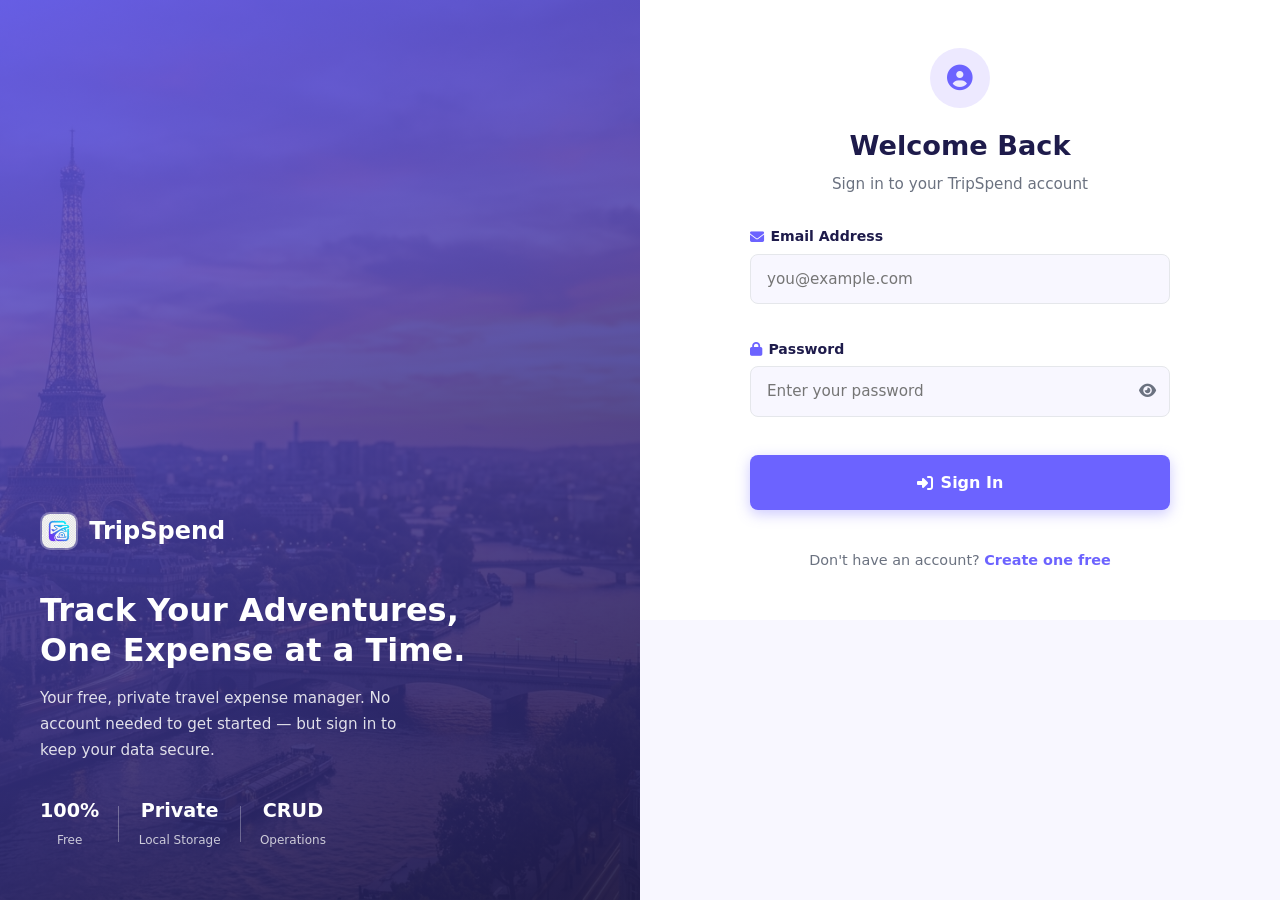
==== login.html @ 2e932a84 "f9nished" ====
<!DOCTYPE html>
<html lang="en">
<head>
  <meta charset="UTF-8" />
  <meta name="viewport" content="width=device-width, initial-scale=1.0" />
  <title>Login – TripSpend</title>
  <link rel="stylesheet" href="css/style.css" />
  <link rel="stylesheet" href="https://cdnjs.cloudflare.com/ajax/libs/font-awesome/6.5.0/css/all.min.css" />
</head>
<body class="auth-page">

  <!-- ===== AUTH WRAPPER ===== -->
  <div class="auth-wrapper">

    <!-- LEFT PANEL – Hero Image -->
    <div class="auth-panel-left">
      <div class="auth-panel-overlay"></div>
      <img src="assets/images/hero-bg.png" alt="Travel" class="auth-panel-img" />
      <div class="auth-panel-content">
        <a href="index.html" class="auth-brand">
          <img src="assets/images/logo.png" alt="TripSpend Logo" class="auth-brand-logo" />
          <span>TripSpend</span>
        </a>
        <h2 class="auth-panel-title">Track Your Adventures, <br />One Expense at a Time.</h2>
        <p class="auth-panel-desc">
          Your free, private travel expense manager. No account needed to get started — but sign in to keep your data secure.
        </p>
        <div class="auth-panel-stats">
          <div class="auth-stat"><span class="auth-stat-num">100%</span><span class="auth-stat-label">Free</span></div>
          <div class="auth-stat-divider"></div>
          <div class="auth-stat"><span class="auth-stat-num">Private</span><span class="auth-stat-label">Local Storage</span></div>
          <div class="auth-stat-divider"></div>
          <div class="auth-stat"><span class="auth-stat-num">CRUD</span><span class="auth-stat-label">Operations</span></div>
        </div>
      </div>
    </div>

    <!-- RIGHT PANEL – Login Form -->
    <div class="auth-panel-right">
      <div class="auth-form-wrap">

        <!-- Mobile brand -->
        <a href="index.html" class="auth-mobile-brand">
          <i class="fas fa-plane-departure"></i> TripSpend
        </a>

        <div class="auth-form-header">
          <div class="auth-form-icon">
            <i class="fas fa-user-circle"></i>
          </div>
          <h1>Welcome Back</h1>
          <p>Sign in to your TripSpend account</p>
        </div>

        <!-- Alert box for errors -->
        <div class="auth-alert auth-alert-error" id="loginAlert" style="display:none">
          <i class="fas fa-exclamation-circle"></i>
          <span id="loginAlertMsg"></span>
        </div>

        <form id="loginForm" class="auth-form" novalidate>

          <!-- Email -->
          <div class="auth-field">
            <label for="loginEmail">
              <i class="fas fa-envelope"></i> Email Address
            </label>
            <input
              type="email"
              id="loginEmail"
              placeholder="you@example.com"
              autocomplete="email"
              required
            />
            <span class="auth-field-error" id="loginEmailErr"></span>
          </div>

          <!-- Password -->
          <div class="auth-field">
            <label for="loginPassword">
              <i class="fas fa-lock"></i> Password
            </label>
            <div class="auth-input-group">
              <input
                type="password"
                id="loginPassword"
                placeholder="Enter your password"
                autocomplete="current-password"
                required
              />
              <button type="button" class="auth-eye-btn" id="toggleLoginPw" aria-label="Toggle password">
                <i class="fas fa-eye" id="loginEyeIcon"></i>
              </button>
            </div>
            <span class="auth-field-error" id="loginPwErr"></span>
          </div>

          <!-- Submit -->
          <button type="submit" class="btn btn-primary auth-submit-btn" id="loginSubmitBtn">
            <i class="fas fa-sign-in-alt"></i>
            <span>Sign In</span>
            <span class="auth-btn-loader" id="loginLoader" style="display:none">
              <i class="fas fa-spinner fa-spin"></i>
            </span>
          </button>

        </form>

        <p class="auth-switch">
          Don't have an account?
          <a href="register.html" class="auth-link">Create one free</a>
        </p>


      </div>
    </div>

  </div>

  <script src="js/auth.js"></script>
  <script>
    /* ── Redirect if already logged in ── */
    if (AUTH.isLoggedIn()) window.location.href = 'expenses.html';

    /* ── Password toggle ── */
    document.getElementById('toggleLoginPw').addEventListener('click', () => {
      const input = document.getElementById('loginPassword');
      const icon  = document.getElementById('loginEyeIcon');
      if (input.type === 'password') {
        input.type = 'text';
        icon.className = 'fas fa-eye-slash';
      } else {
        input.type = 'password';
        icon.className = 'fas fa-eye';
      }
    });

    /* ── Form submission ── */
    document.getElementById('loginForm').addEventListener('submit', e => {
      e.preventDefault();
      const email = document.getElementById('loginEmail').value.trim();
      const pw    = document.getElementById('loginPassword').value;

      // Clear errors
      document.getElementById('loginEmailErr').textContent = '';
      document.getElementById('loginPwErr').textContent = '';
      document.getElementById('loginAlert').style.display = 'none';

      // Basic validation
      let valid = true;
      if (!email) {
        document.getElementById('loginEmailErr').textContent = 'Please enter your email.';
        document.getElementById('loginEmail').classList.add('error');
        valid = false;
      } else {
        document.getElementById('loginEmail').classList.remove('error');
      }
      if (!pw) {
        document.getElementById('loginPwErr').textContent = 'Please enter your password.';
        document.getElementById('loginPassword').classList.add('error');
        valid = false;
      } else {
        document.getElementById('loginPassword').classList.remove('error');
      }
      if (!valid) return;

      // Show loader
      const btn    = document.getElementById('loginSubmitBtn');
      const loader = document.getElementById('loginLoader');
      btn.disabled = true;
      loader.style.display = 'inline-flex';

      // Small artificial delay for UX feedback
      setTimeout(() => {
        const result = AUTH.login(email, pw);
        btn.disabled = false;
        loader.style.display = 'none';

        if (result.ok) {
          window.location.href = 'expenses.html';
        } else {
          const alert = document.getElementById('loginAlert');
          document.getElementById('loginAlertMsg').textContent = result.error;
          alert.style.display = 'flex';
        }
      }, 500);
    });
  </script>

</body>
</html>
---- css/style.css ----
/* =============================================
   TripSpend – style.css
   ============================================= */

/* ── VARIABLES ── */
:root {
  --primary: #6c63ff;
  --primary-dark: #574fd6;
  --primary-light: #ede9ff;
  --accent: #ff6584;
  --teal: #0ea5e9;
  --orange: #f97316;
  --green: #22c55e;
  --danger: #ef4444;
  --success: #22c55e;
  --bg: #f8f7ff;
  --surface: #ffffff;
  --border: #e5e7eb;
  --text: #1e1b4b;
  --text-muted: #6b7280;
  --shadow-sm: 0 1px 3px rgba(0,0,0,.08);
  --shadow-md: 0 4px 16px rgba(108,99,255,.12);
  --shadow-lg: 0 12px 40px rgba(108,99,255,.18);
  --radius: 12px;
  --radius-sm: 8px;
  --nav-h: 70px;
}

/* ── RESET ── */
*, *::before, *::after { box-sizing: border-box; margin: 0; padding: 0; }
html { scroll-behavior: smooth; }
body { font-family: 'Segoe UI', system-ui, -apple-system, sans-serif;
       background: var(--bg); color: var(--text); line-height: 1.6; }
a { text-decoration: none; color: inherit; }
ul { list-style: none; }
img { max-width: 100%; display: block; }
input, select, textarea, button { font: inherit; }

/* ── SCROLLBAR ── */
::-webkit-scrollbar { width: 6px; }
::-webkit-scrollbar-track { background: #f1f1f1; }
::-webkit-scrollbar-thumb { background: var(--primary); border-radius: 3px; }

/* =============================================
   NAVBAR
   ============================================= */
.navbar {
  position: fixed; top: 0; left: 0; right: 0;
  height: var(--nav-h);
  background: rgba(255,255,255,.95);
  backdrop-filter: blur(12px);
  border-bottom: 1px solid var(--border);
  z-index: 1000;
  transition: box-shadow .3s;
}
.navbar.scrolled { box-shadow: var(--shadow-md); }
.nav-container {
  max-width: 1200px; margin: auto;
  padding: 0 1.5rem;
  height: 100%;
  display: flex; align-items: center; justify-content: space-between;
}
.nav-logo {
  font-size: 1.5rem; font-weight: 800; color: var(--primary);
  display: flex; align-items: center; gap: .5rem;
}
.nav-logo i { font-size: 1.3rem; }
.nav-logo-img {
  width: 30px; height: 30px;
  border-radius: 6px; object-fit: cover; flex-shrink: 0;
}
.nav-links {
  display: flex; align-items: center; gap: .25rem;
}
.nav-link {
  padding: .5rem .9rem; border-radius: var(--radius-sm);
  color: var(--text-muted); font-weight: 500; font-size: .95rem;
  transition: color .2s, background .2s;
}
.nav-link:hover, .nav-link.active { color: var(--primary); background: var(--primary-light); }
.nav-btn {
  margin-left: .5rem; padding: .5rem 1.2rem;
  background: var(--primary); color: #fff;
  border-radius: var(--radius-sm); font-weight: 600; font-size: .95rem;
  transition: background .2s, transform .15s, box-shadow .2s;
}
.nav-btn:hover { background: var(--primary-dark); transform: translateY(-1px); box-shadow: var(--shadow-md); }
.nav-btn.active-btn { background: var(--primary-dark); }
.nav-logout-btn { background: var(--danger); }
.nav-logout-btn:hover { background: #dc2626; }
.nav-user-name { color: var(--primary); font-weight: 600; }
.nav-toggle {
  display: none; flex-direction: column; gap: 5px;
  background: none; border: none; cursor: pointer; padding: .4rem;
}
.nav-toggle span {
  display: block; width: 24px; height: 2.5px;
  background: var(--text); border-radius: 2px;
  transition: transform .3s, opacity .3s;
}

/* =============================================
   BUTTONS
   ============================================= */
.btn {
  display: inline-flex; align-items: center; gap: .5rem;
  padding: .65rem 1.4rem; border-radius: var(--radius-sm);
  font-weight: 600; font-size: .95rem; cursor: pointer;
  border: 2px solid transparent;
  transition: background .2s, transform .15s, box-shadow .2s, color .2s;
}
.btn:active { transform: scale(.97); }
.btn-primary {
  background: var(--primary); color: #fff;
  box-shadow: 0 4px 14px rgba(108,99,255,.35);
}
.btn-primary:hover { background: var(--primary-dark); box-shadow: 0 6px 20px rgba(108,99,255,.45); transform: translateY(-2px); }
.btn-outline {
  background: transparent; color: var(--primary);
  border-color: var(--primary);
}
.btn-outline:hover { background: var(--primary-light); }
.btn-danger {
  background: var(--danger); color: #fff;
  border-color: var(--danger);
}
.btn-danger:hover { background: #dc2626; }
.btn-danger-outline {
  background: transparent; color: var(--danger);
  border-color: var(--danger); padding: .5rem 1rem; font-size: .88rem;
}
.btn-danger-outline:hover { background: #fef2f2; }
.btn-lg { padding: .9rem 2rem; font-size: 1.05rem; }

/* =============================================
   HERO – Two-column layout
   ============================================= */
.hero {
  min-height: 100vh;
  padding-top: var(--nav-h);
  display: flex; align-items: center; justify-content: center;
  max-width: 1400px; margin: auto;
  padding-left: 2rem; padding-right: 2rem;
  padding-bottom: 4rem;
  position: relative; overflow: hidden;
}
.hero-bg-shapes { position: absolute; inset: 0; pointer-events: none; z-index: 0; }
.shape {
  position: absolute; border-radius: 50%; filter: blur(60px); opacity: .18;
}
.shape-1 { width: 500px; height: 500px; background: var(--primary); top: -100px; right: -100px; }
.shape-2 { width: 300px; height: 300px; background: var(--accent); bottom: 0; left: 0; }
.shape-3 { width: 200px; height: 200px; background: var(--teal); top: 40%; left: 30%; }

.hero-inner {
  position: relative; z-index: 1;
  display: grid; grid-template-columns: 1fr 1fr;
  gap: 3rem; align-items: center; width: 100%;
}
.hero-content { text-align: left; }
.hero-badge {
  display: inline-flex; align-items: center; gap: .4rem;
  background: var(--primary-light); color: var(--primary);
  padding: .35rem .9rem; border-radius: 999px; font-size: .88rem; font-weight: 600;
  margin-bottom: 1.2rem; letter-spacing: .02em;
}
.hero-title {
  font-size: clamp(2rem, 4vw, 3.2rem); font-weight: 800;
  line-height: 1.15; margin-bottom: 1rem;
}
.gradient-text {
  background: linear-gradient(135deg, var(--primary) 0%, var(--accent) 100%);
  -webkit-background-clip: text; -webkit-text-fill-color: transparent;
  background-clip: text;
}
.hero-desc { font-size: 1.05rem; color: var(--text-muted); margin-bottom: 2rem; line-height: 1.7; }
.hero-actions { display: flex; gap: 1rem; flex-wrap: wrap; margin-bottom: 2.5rem; }
.hero-stats { display: flex; align-items: center; gap: 1rem; flex-wrap: wrap; }
.stat { text-align: center; }
.stat-num { display: block; font-size: 1.4rem; font-weight: 800; color: var(--primary); }
.stat-label { font-size: .8rem; color: var(--text-muted); font-weight: 500; }
.stat-divider { width: 1px; height: 40px; background: var(--border); }

/* Hero image card */
.hero-visual { position: relative; display: flex; justify-content: center; align-items: center; padding: 1.5rem; }
.hero-img-card {
  position: relative; border-radius: 24px; overflow: visible;
  box-shadow: 0 24px 64px rgba(108,99,255,.22);
  width: 100%; max-width: 460px;
  animation: floatCard 5s ease-in-out infinite;
}
@keyframes floatCard {
  0%, 100% { transform: translateY(0); }
  50%       { transform: translateY(-10px); }
}
.hero-img {
  width: 100%; height: 340px;
  object-fit: cover; display: block;
  border-radius: 24px;
}
.hero-img-badge {
  position: absolute; top: 1rem; left: 1rem;
  background: rgba(255,255,255,.92); backdrop-filter: blur(8px);
  color: var(--primary); font-size: .82rem; font-weight: 700;
  padding: .4rem .9rem; border-radius: 999px;
  display: flex; align-items: center; gap: .4rem;
  box-shadow: 0 2px 8px rgba(0,0,0,.12);
}
.hero-float-card {
  position: absolute; bottom: -0.5rem; right: -0.5rem;
  background: var(--surface); border-radius: var(--radius);
  padding: .8rem 1.1rem;
  display: flex; align-items: center; gap: .7rem;
  box-shadow: 0 8px 24px rgba(0,0,0,.15);
  animation: floatCard 5s ease-in-out infinite reverse;
}
.hfc-icon {
  width: 36px; height: 36px; border-radius: 10px;
  background: var(--primary-light); color: var(--primary);
  display: flex; align-items: center; justify-content: center; font-size: 1rem;
}
.hfc-label { font-size: .75rem; color: var(--text-muted); font-weight: 500; }
.hfc-value { font-size: 1rem; font-weight: 800; color: var(--text); }

/* =============================================
   SECTIONS SHARED
   ============================================= */
.section-container { max-width: 1200px; margin: auto; padding: 5rem 1.5rem; }
.section-header { text-align: center; margin-bottom: 3.5rem; }
.section-tag {
  display: inline-block; background: var(--primary-light); color: var(--primary);
  padding: .3rem .9rem; border-radius: 999px; font-size: .85rem; font-weight: 700;
  margin-bottom: .8rem; letter-spacing: .05em; text-transform: uppercase;
}
.section-title { font-size: clamp(1.8rem, 3vw, 2.5rem); font-weight: 800; margin-bottom: .6rem; }
.section-desc { color: var(--text-muted); font-size: 1.05rem; }

/* =============================================
   FEATURES
   ============================================= */
.features { background: var(--surface); }
.features-grid {
  display: grid; grid-template-columns: repeat(auto-fit, minmax(220px, 1fr));
  gap: 1.5rem;
}
.feature-card {
  background: var(--bg); border-radius: var(--radius); padding: 2rem 1.5rem;
  border: 1px solid var(--border); text-align: center;
  transition: transform .3s, box-shadow .3s;
}
.feature-card:hover { transform: translateY(-6px); box-shadow: var(--shadow-md); }
.feature-icon {
  width: 64px; height: 64px; border-radius: 16px;
  display: flex; align-items: center; justify-content: center;
  font-size: 1.6rem; margin: 0 auto 1rem;
}
.feature-icon.purple { background: var(--primary-light); color: var(--primary); }
.feature-icon.blue   { background: #e0f2fe; color: var(--teal); }
.feature-icon.teal   { background: #ccfbf1; color: #0d9488; }
.feature-icon.orange { background: #fff7ed; color: var(--orange); }
.feature-card h3 { font-size: 1.1rem; font-weight: 700; margin-bottom: .5rem; }
.feature-card p  { color: var(--text-muted); font-size: .92rem; line-height: 1.6; }

/* =============================================
   HOW IT WORKS
   ============================================= */
.how-it-works { background: var(--bg); }
.steps-wrap {
  display: flex; flex-direction: column; align-items: center;
  gap: .5rem; max-width: 600px; margin: 0 auto 3rem;
}
.step {
  background: var(--surface); border-radius: var(--radius);
  border: 1px solid var(--border);
  padding: 1.5rem 2rem; width: 100%;
  display: flex; align-items: flex-start; gap: 1.2rem;
  box-shadow: var(--shadow-sm);
  transition: box-shadow .3s, transform .3s;
}
.step:hover { box-shadow: var(--shadow-md); transform: translateX(4px); }
.step-num {
  width: 36px; height: 36px; border-radius: 50%;
  background: var(--primary); color: #fff;
  display: flex; align-items: center; justify-content: center;
  font-weight: 800; font-size: 1rem; flex-shrink: 0;
}
.step-icon { font-size: 1.4rem; color: var(--primary); flex-shrink: 0; margin-top: .1rem; }
.step h3 { font-size: 1rem; font-weight: 700; margin-bottom: .25rem; }
.step p  { color: var(--text-muted); font-size: .9rem; }
.step-arrow { color: var(--primary); font-size: 1.2rem; opacity: .5; }
.cta-wrap { text-align: center; }

/* =============================================
   FOOTER
   ============================================= */
.footer { background: var(--text); color: #cbd5e1; }
.footer-container {
  max-width: 1200px; margin: auto; padding: 3rem 1.5rem 2rem;
  display: flex; gap: 3rem; flex-wrap: wrap;
}
.footer-brand { flex: 1; min-width: 200px; }
.footer-logo { font-size: 1.4rem; font-weight: 800; color: #fff; display: flex; align-items: center; gap: .5rem; margin-bottom: .8rem; }
.footer-brand p { font-size: .9rem; line-height: 1.6; }
.footer-links h4 { color: #fff; margin-bottom: .8rem; font-size: .95rem; }
.footer-links ul { display: flex; flex-direction: column; gap: .4rem; }
.footer-links a { font-size: .9rem; color: #94a3b8; transition: color .2s; }
.footer-links a:hover { color: var(--primary-light); }
.footer-bottom {
  border-top: 1px solid #334155;
  text-align: center; padding: 1.2rem 1.5rem;
  font-size: .85rem; color: #64748b;
}

/* =============================================
   EXPENSES PAGE
   ============================================= */
.expenses-page { background: #f0eeff; }

.page-hero {
  background: linear-gradient(135deg, var(--primary) 0%, var(--primary-dark) 100%);
  padding: calc(var(--nav-h) + 2rem) 1.5rem 2.5rem;
  text-align: center; color: #fff;
}
.page-hero h1 { font-size: clamp(1.6rem, 4vw, 2.4rem); font-weight: 800; margin-bottom: .5rem; }
.page-hero p  { opacity: .85; font-size: 1rem; }

.expenses-main { max-width: 1200px; margin: auto; padding: 2rem 1.5rem 4rem; }

/* SUMMARY CARDS */
.summary-section {
  display: grid; grid-template-columns: repeat(auto-fit, minmax(200px, 1fr));
  gap: 1rem; margin-bottom: 2rem;
}
.summary-card {
  background: var(--surface); border-radius: var(--radius);
  padding: 1.2rem 1.5rem; display: flex; align-items: center; gap: 1rem;
  box-shadow: var(--shadow-sm); border: 1px solid var(--border);
}
.summary-icon {
  width: 48px; height: 48px; border-radius: var(--radius-sm);
  display: flex; align-items: center; justify-content: center; font-size: 1.3rem;
}
.summary-icon.purple { background: var(--primary-light); color: var(--primary); }
.summary-icon.blue   { background: #e0f2fe; color: var(--teal); }
.summary-icon.teal   { background: #ccfbf1; color: #0d9488; }
.summary-num  { font-size: 1.6rem; font-weight: 800; color: var(--text); }
.summary-label{ font-size: .82rem; color: var(--text-muted); font-weight: 500; }

/* FORM CARD */
.form-card {
  background: var(--surface); border-radius: var(--radius);
  box-shadow: var(--shadow-sm); border: 1px solid var(--border);
  overflow: hidden; margin-bottom: 2rem;
}
.form-card-header {
  background: linear-gradient(135deg, var(--primary) 0%, var(--primary-dark) 100%);
  padding: 1.2rem 1.8rem; color: #fff;
}
.form-card-header h2 { font-size: 1.2rem; font-weight: 700; margin-bottom: .2rem; }
.form-card-header p  { opacity: .85; font-size: .9rem; }

.expense-form { padding: 1.8rem; }
.form-row { display: grid; grid-template-columns: 1fr 1fr; gap: 1.2rem; margin-bottom: 1.2rem; }
.form-group { display: flex; flex-direction: column; gap: .4rem; }
.form-group.full { margin-bottom: 1.2rem; }
.form-group label { font-weight: 600; font-size: .88rem; color: var(--text); display: flex; align-items: center; gap: .4rem; }
.form-group label i { color: var(--primary); }
.form-group input,
.form-group select,
.form-group textarea {
  padding: .7rem 1rem; border: 1.5px solid var(--border);
  border-radius: var(--radius-sm); background: var(--bg);
  color: var(--text); font-size: .95rem;
  transition: border-color .2s, box-shadow .2s;
  outline: none;
}
.form-group input:focus,
.form-group select:focus,
.form-group textarea:focus {
  border-color: var(--primary);
  box-shadow: 0 0 0 3px rgba(108,99,255,.15);
  background: #fff;
}
.form-group input.error,
.form-group select.error { border-color: var(--danger); }
.field-error { font-size: .8rem; color: var(--danger); min-height: 1em; }
textarea { resize: vertical; min-height: 80px; }
.form-actions { display: flex; gap: .8rem; flex-wrap: wrap; }

/* TABLE CARD */
.table-card {
  background: var(--surface); border-radius: var(--radius);
  box-shadow: var(--shadow-sm); border: 1px solid var(--border); overflow: hidden;
}
.table-header {
  padding: 1.2rem 1.5rem; display: flex; align-items: center;
  justify-content: space-between; flex-wrap: wrap; gap: 1rem;
  border-bottom: 1px solid var(--border);
}
.table-title { display: flex; align-items: center; gap: .8rem; }
.table-title h2 { font-size: 1.15rem; font-weight: 700; }
.record-badge {
  background: var(--primary-light); color: var(--primary);
  font-size: .78rem; font-weight: 700; padding: .2rem .7rem; border-radius: 999px;
}
.table-actions-bar { display: flex; align-items: center; gap: .7rem; flex-wrap: wrap; }
.search-wrap {
  position: relative; display: flex; align-items: center;
}
.search-wrap i { position: absolute; left: .8rem; color: var(--text-muted); font-size: .9rem; }
.search-wrap input {
  padding: .5rem .9rem .5rem 2.2rem; border: 1.5px solid var(--border);
  border-radius: var(--radius-sm); font-size: .88rem; background: var(--bg);
  width: 180px; outline: none; transition: border-color .2s;
}
.search-wrap input:focus { border-color: var(--primary); }
.filter-select {
  padding: .5rem .8rem; border: 1.5px solid var(--border);
  border-radius: var(--radius-sm); font-size: .88rem; background: var(--bg);
  outline: none; cursor: pointer;
}

/* TABLE */
.table-responsive { overflow-x: auto; }
.expenses-table { width: 100%; border-collapse: collapse; font-size: .92rem; }
.expenses-table thead tr {
  background: var(--bg); border-bottom: 2px solid var(--border);
}
.expenses-table th {
  padding: .85rem 1rem; text-align: left; font-weight: 700;
  color: var(--text-muted); font-size: .82rem; text-transform: uppercase; letter-spacing: .05em;
  white-space: nowrap;
}
.expenses-table td { padding: .9rem 1rem; border-bottom: 1px solid var(--border); vertical-align: middle; }
.expenses-table tbody tr { transition: background .15s; }
.expenses-table tbody tr:hover { background: var(--bg); }
.expenses-table tbody tr:last-child td { border-bottom: none; }

/* Category badge */
.cat-badge {
  display: inline-block; padding: .2rem .7rem; border-radius: 999px;
  font-size: .78rem; font-weight: 700;
}
.cat-Accommodation { background: #ede9fe; color: #7c3aed; }
.cat-Food          { background: #fef3c7; color: #d97706; }
.cat-Transport     { background: #dbeafe; color: #2563eb; }
.cat-Entertainment { background: #fce7f3; color: #db2777; }
.cat-Shopping      { background: #d1fae5; color: #059669; }
.cat-Health        { background: #fee2e2; color: #dc2626; }
.cat-Other         { background: #f1f5f9; color: #475569; }

.amount-cell { font-weight: 700; color: var(--primary); white-space: nowrap; }
.desc-cell { color: var(--text-muted); font-size: .88rem; max-width: 200px; white-space: nowrap; overflow: hidden; text-overflow: ellipsis; }
.action-btns { display: flex; gap: .5rem; }
.btn-edit, .btn-delete {
  padding: .35rem .8rem; border-radius: 6px; font-size: .82rem; font-weight: 600;
  border: none; cursor: pointer; transition: background .2s, transform .15s;
  display: flex; align-items: center; gap: .3rem;
}
.btn-edit   { background: #ede9fe; color: #7c3aed; }
.btn-edit:hover   { background: #ddd6fe; transform: scale(1.05); }
.btn-delete { background: #fee2e2; color: var(--danger); }
.btn-delete:hover { background: #fecaca; transform: scale(1.05); }

/* EMPTY STATE */
.empty-state {
  text-align: center; padding: 4rem 2rem;
}
.empty-icon { font-size: 4rem; color: var(--border); margin-bottom: 1rem; }
.empty-state h3 { font-size: 1.2rem; font-weight: 700; margin-bottom: .5rem; }
.empty-state p  { color: var(--text-muted); margin-bottom: 1.5rem; }

/* TOTAL BAR */
.total-bar {
  display: flex; justify-content: space-between; align-items: center;
  padding: 1rem 1.5rem; background: var(--primary-light);
  border-top: 2px solid var(--primary); font-weight: 600;
}
.total-amount { font-size: 1.4rem; font-weight: 800; color: var(--primary); }

/* =============================================
   MODAL
   ============================================= */
.modal-overlay {
  position: fixed; inset: 0; background: rgba(0,0,0,.5);
  display: none; align-items: center; justify-content: center;
  z-index: 9999; padding: 1rem;
  backdrop-filter: blur(4px);
}
.modal-overlay.open { display: flex; animation: fadeIn .2s; }
@keyframes fadeIn { from { opacity:0; } to { opacity:1; } }
.modal-box {
  background: var(--surface); border-radius: var(--radius);
  padding: 2.5rem 2rem; max-width: 440px; width: 100%;
  text-align: center; box-shadow: 0 20px 60px rgba(0,0,0,.25);
  animation: slideUp .25s ease;
}
@keyframes slideUp { from { transform:translateY(20px); opacity:0; } to { transform:translateY(0); opacity:1; } }
.modal-icon {
  width: 64px; height: 64px; border-radius: 50%;
  background: #fff7ed; color: var(--orange);
  display: flex; align-items: center; justify-content: center;
  font-size: 1.8rem; margin: 0 auto 1.2rem;
}
.modal-icon.danger { background: #fee2e2; color: var(--danger); }
.modal-box h3 { font-size: 1.3rem; font-weight: 800; margin-bottom: .6rem; }
.modal-box p  { color: var(--text-muted); font-size: .95rem; line-height: 1.6; margin-bottom: 1.8rem; }
.modal-actions { display: flex; gap: .8rem; justify-content: center; }

/* =============================================
   TOAST
   ============================================= */
.toast {
  position: fixed; bottom: 1.5rem; right: 1.5rem;
  background: var(--text); color: #fff;
  padding: .8rem 1.4rem; border-radius: var(--radius-sm);
  font-size: .9rem; font-weight: 600;
  box-shadow: var(--shadow-lg);
  transform: translateY(100px); opacity: 0;
  transition: transform .35s, opacity .35s;
  z-index: 9998; display: flex; align-items: center; gap: .6rem;
  max-width: 320px;
}
.toast.show { transform: translateY(0); opacity: 1; }
.toast.success { background: var(--success); }
.toast.error   { background: var(--danger); }
.toast.info    { background: var(--teal); }

/* =============================================
   AUTH PAGES – Login & Register
   ============================================= */
.auth-page { background: var(--bg); }

.auth-wrapper {
  display: grid; grid-template-columns: 1fr 1fr;
  min-height: 100vh;
  align-items: start;
}

/* LEFT PANEL */
.auth-panel-left {
  position: sticky; top: 0;
  min-height: 100vh;
  overflow: hidden;
  display: flex; align-items: flex-end;
  background: var(--primary-dark);
}
.auth-panel-img {
  position: absolute; inset: 0; width: 100%; height: 100%;
  object-fit: cover; object-position: center;
  display: block;
}
.auth-panel-overlay {
  position: absolute; inset: 0;
  background: linear-gradient(160deg, rgba(108,99,255,.82) 0%, rgba(30,27,75,.92) 100%);
  z-index: 1;
}
.auth-panel-content {
  position: relative; z-index: 2;
  padding: 3rem 2.5rem;
  color: #fff;
}
.auth-brand {
  display: inline-flex; align-items: center; gap: .7rem;
  font-size: 1.5rem; font-weight: 800; color: #fff;
  margin-bottom: 2.5rem;
}
.auth-brand-logo {
  width: 38px; height: 38px; border-radius: 10px;
  object-fit: cover; border: 2px solid rgba(255,255,255,.3);
}
.auth-panel-title {
  font-size: clamp(1.5rem, 2.5vw, 2rem); font-weight: 800;
  line-height: 1.25; margin-bottom: 1rem;
}
.auth-panel-desc {
  font-size: .95rem; opacity: .85; line-height: 1.7; margin-bottom: 2rem;
  max-width: 380px;
}
/* Stats row on login panel */
.auth-panel-stats {
  display: flex; align-items: center; gap: 1.2rem; flex-wrap: wrap;
}
.auth-stat { text-align: center; }
.auth-stat-num { display: block; font-size: 1.2rem; font-weight: 800; }
.auth-stat-label { font-size: .75rem; opacity: .75; }
.auth-stat-divider { width: 1px; height: 36px; background: rgba(255,255,255,.3); }
/* Feature list on register panel */
.auth-feature-list {
  list-style: none; display: flex; flex-direction: column; gap: .7rem;
}
.auth-feature-list li {
  display: flex; align-items: center; gap: .6rem;
  font-size: .95rem; opacity: .9;
}
.auth-feature-list li i { color: var(--green); font-size: 1rem; }

/* RIGHT PANEL */
.auth-panel-right {
  display: flex; align-items: center; justify-content: center;
  padding: 3rem 1.5rem;
  background: var(--surface);
}
.auth-form-wrap {
  width: 100%; max-width: 420px;
  display: flex; flex-direction: column; gap: 0;
}

/* Mobile brand (shown only on small screens) */
.auth-mobile-brand {
  display: none; font-size: 1.4rem; font-weight: 800; color: var(--primary);
  margin-bottom: 1.5rem; align-items: center; gap: .5rem;
}

/* Form header */
.auth-form-header { text-align: center; margin-bottom: 1.8rem; }
.auth-form-icon {
  width: 60px; height: 60px; border-radius: 50%;
  background: var(--primary-light); color: var(--primary);
  display: flex; align-items: center; justify-content: center;
  font-size: 1.6rem; margin: 0 auto 1rem;
}
.auth-form-header h1 { font-size: 1.7rem; font-weight: 800; margin-bottom: .3rem; }
.auth-form-header p { color: var(--text-muted); font-size: .95rem; }

/* Alert boxes */
.auth-alert {
  display: flex; align-items: flex-start; gap: .7rem;
  padding: .9rem 1.1rem; border-radius: var(--radius-sm);
  font-size: .88rem; font-weight: 500; margin-bottom: 1rem;
}
.auth-alert i { flex-shrink: 0; font-size: 1rem; margin-top: .05rem; }
.auth-alert-error  { background: #fee2e2; color: #dc2626; border: 1px solid #fecaca; }
.auth-alert-success { background: #dcfce7; color: #16a34a; border: 1px solid #bbf7d0; }

/* Form */
.auth-form { display: flex; flex-direction: column; gap: 1rem; margin-bottom: 1.2rem; }

/* Auth fields */
.auth-field { display: flex; flex-direction: column; gap: .35rem; }
.auth-field label {
  font-weight: 600; font-size: .88rem; color: var(--text);
  display: flex; align-items: center; gap: .4rem;
}
.auth-field label i { color: var(--primary); }
.auth-field input {
  padding: .75rem 1rem; border: 1.5px solid var(--border);
  border-radius: var(--radius-sm); background: var(--bg);
  color: var(--text); font-size: .95rem; outline: none;
  transition: border-color .2s, box-shadow .2s; width: 100%;
}
.auth-field input:focus {
  border-color: var(--primary);
  box-shadow: 0 0 0 3px rgba(108,99,255,.15);
  background: #fff;
}
.auth-field input.error { border-color: var(--danger); }
.auth-field-error { font-size: .8rem; color: var(--danger); min-height: 1em; }

/* Input group (input + eye button) */
.auth-input-group { position: relative; display: flex; }
.auth-input-group input { padding-right: 3rem; flex: 1; }
.auth-eye-btn {
  position: absolute; right: 0; top: 0; bottom: 0;
  padding: 0 .85rem;
  background: none; border: none; cursor: pointer;
  color: var(--text-muted); font-size: .95rem;
  transition: color .2s;
}
.auth-eye-btn:hover { color: var(--primary); }

/* Password strength bar */
.pw-strength-bar {
  height: 5px; border-radius: 999px;
  background: var(--border); margin-top: .4rem; overflow: hidden;
}
.pw-strength-fill {
  height: 100%; border-radius: 999px;
  width: 0%; transition: width .4s, background-color .4s;
}
.pw-strength-fill.weak      { background: var(--danger); }
.pw-strength-fill.fair      { background: var(--orange); }
.pw-strength-fill.good      { background: #eab308; }
.pw-strength-fill.strong    { background: var(--green); }
.pw-strength-fill.very-strong { background: #059669; }
.pw-strength-label {
  font-size: .78rem; font-weight: 600; color: var(--text-muted);
  margin-top: .2rem; display: block;
}

/* Submit button */
.auth-submit-btn {
  width: 100%; justify-content: center; padding: .8rem;
  font-size: 1rem; margin-top: .25rem; position: relative;
}
.auth-btn-loader { display: inline-flex; align-items: center; }

/* Divider */
.auth-divider {
  display: flex; align-items: center; gap: .8rem;
  margin: 1rem 0; color: var(--text-muted); font-size: .85rem;
}
.auth-divider::before, .auth-divider::after {
  content: ''; flex: 1; height: 1px; background: var(--border);
}

/* Guest button */
.auth-guest-btn { width: 100%; justify-content: center; }

/* Switch link */
.auth-switch {
  text-align: center; font-size: .9rem; color: var(--text-muted); margin-top: 1.2rem;
}
.auth-link { color: var(--primary); font-weight: 700; }
.auth-link:hover { text-decoration: underline; }

/* =============================================
   RESPONSIVE
   ============================================= */
@media (max-width: 900px) {
  .hero-inner { grid-template-columns: 1fr; text-align: center; }
  .hero-visual { display: none; }
  .hero-content { text-align: center; }
  .hero-actions, .hero-stats { justify-content: center; }
  .hero-badge { margin-left: auto; margin-right: auto; }

  /* Auth pages */
  .auth-wrapper { grid-template-columns: 1fr; }
  .auth-panel-left { display: none; }
  .auth-mobile-brand { display: inline-flex; }
}

@media (max-width: 768px) {
  .nav-toggle { display: flex; }
  .nav-links {
    position: absolute; top: var(--nav-h); left: 0; right: 0;
    background: #fff; flex-direction: column; align-items: stretch;
    padding: 1rem; gap: .3rem;
    border-bottom: 1px solid var(--border);
    box-shadow: var(--shadow-md);
    display: none;
  }
  .nav-links.open { display: flex; }
  .nav-link, .nav-btn { display: block; text-align: center; }
  .form-row { grid-template-columns: 1fr; }
  .table-header { flex-direction: column; align-items: flex-start; }
  .table-actions-bar { width: 100%; }
  .search-wrap input { width: 100%; }
  .modal-actions { flex-direction: column; }
}

@media (max-width: 500px) {
  .hero-stats { flex-direction: column; gap: .5rem; }
  .stat-divider { display: none; }
  .summary-section { grid-template-columns: 1fr; }
  .auth-panel-right { padding: 1.5rem 1rem; }
}
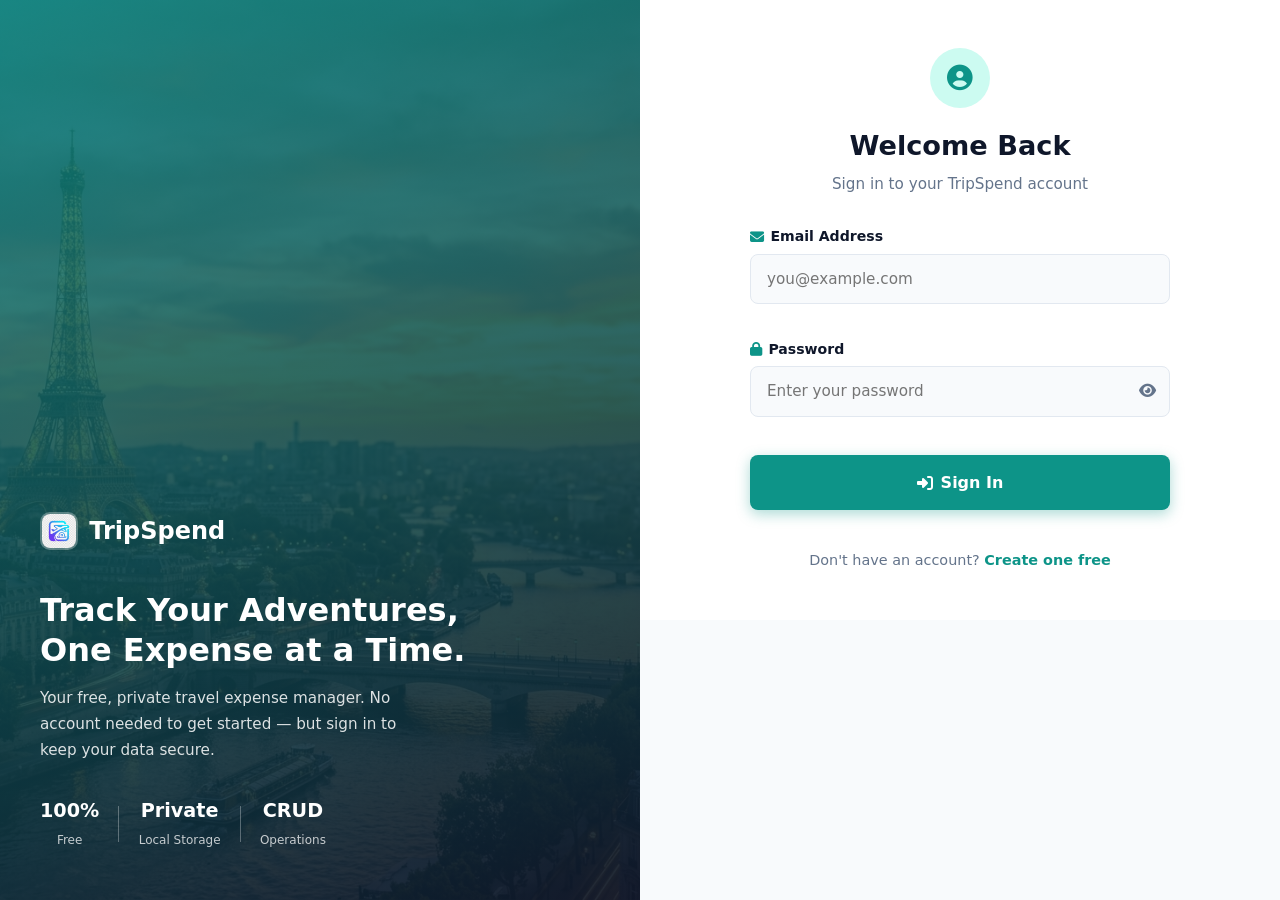
==== commit 6be96559: "changes made by abishek" ====
--- a/login.html
+++ b/login.html
@@ -120,7 +120,7 @@
   <script src="js/auth.js"></script>
   <script>
     /* ── Redirect if already logged in ── */
-    if (AUTH.isLoggedIn()) window.location.href = 'expenses.html';
+    if (AUTH.isLoggedIn()) window.location.href = 'dashboard.html';
 
     /* ── Password toggle ── */
     document.getElementById('toggleLoginPw').addEventListener('click', () => {
@@ -177,7 +177,7 @@
         loader.style.display = 'none';
 
         if (result.ok) {
-          window.location.href = 'expenses.html';
+          window.location.href = 'dashboard.html';
         } else {
           const alert = document.getElementById('loginAlert');
           document.getElementById('loginAlertMsg').textContent = result.error;
--- a/css/style.css
+++ b/css/style.css
@@ -4,23 +4,24 @@
 
 /* ── VARIABLES ── */
 :root {
-  --primary: #6c63ff;
-  --primary-dark: #574fd6;
-  --primary-light: #ede9ff;
-  --accent: #ff6584;
-  --teal: #0ea5e9;
+  --primary: #0D9488;
+  --primary-dark: #0F766E;
+  --primary-light: #CCFBF1;
+  --accent: #F59E0B;
+  --accent-light: #FEF3C7;
+  --navy: #0F172A;
   --orange: #f97316;
   --green: #22c55e;
   --danger: #ef4444;
-  --success: #22c55e;
-  --bg: #f8f7ff;
-  --surface: #ffffff;
-  --border: #e5e7eb;
-  --text: #1e1b4b;
-  --text-muted: #6b7280;
+  --success: #16A34A;
+  --bg: #F8FAFC;
+  --surface: #FFFFFF;
+  --border: #e2e8f0;
+  --text: #0F172A;
+  --text-muted: #64748B;
   --shadow-sm: 0 1px 3px rgba(0,0,0,.08);
-  --shadow-md: 0 4px 16px rgba(108,99,255,.12);
-  --shadow-lg: 0 12px 40px rgba(108,99,255,.18);
+  --shadow-md: 0 4px 16px rgba(13,148,136,.14);
+  --shadow-lg: 0 12px 40px rgba(13,148,136,.20);
   --radius: 12px;
   --radius-sm: 8px;
   --nav-h: 70px;
@@ -112,9 +113,9 @@
 .btn:active { transform: scale(.97); }
 .btn-primary {
   background: var(--primary); color: #fff;
-  box-shadow: 0 4px 14px rgba(108,99,255,.35);
-}
-.btn-primary:hover { background: var(--primary-dark); box-shadow: 0 6px 20px rgba(108,99,255,.45); transform: translateY(-2px); }
+  box-shadow: 0 4px 14px rgba(13,148,136,.35);
+}
+.btn-primary:hover { background: var(--primary-dark); box-shadow: 0 6px 20px rgba(13,148,136,.45); transform: translateY(-2px); }
 .btn-outline {
   background: transparent; color: var(--primary);
   border-color: var(--primary);
@@ -150,7 +151,7 @@
 }
 .shape-1 { width: 500px; height: 500px; background: var(--primary); top: -100px; right: -100px; }
 .shape-2 { width: 300px; height: 300px; background: var(--accent); bottom: 0; left: 0; }
-.shape-3 { width: 200px; height: 200px; background: var(--teal); top: 40%; left: 30%; }
+.shape-3 { width: 200px; height: 200px; background: var(--primary); top: 40%; left: 30%; }
 
 .hero-inner {
   position: relative; z-index: 1;
@@ -185,7 +186,7 @@
 .hero-visual { position: relative; display: flex; justify-content: center; align-items: center; padding: 1.5rem; }
 .hero-img-card {
   position: relative; border-radius: 24px; overflow: visible;
-  box-shadow: 0 24px 64px rgba(108,99,255,.22);
+  box-shadow: 0 24px 64px rgba(13,148,136,.22);
   width: 100%; max-width: 460px;
   animation: floatCard 5s ease-in-out infinite;
 }
@@ -255,11 +256,49 @@
   font-size: 1.6rem; margin: 0 auto 1rem;
 }
 .feature-icon.purple { background: var(--primary-light); color: var(--primary); }
-.feature-icon.blue   { background: #e0f2fe; color: var(--teal); }
-.feature-icon.teal   { background: #ccfbf1; color: #0d9488; }
+.feature-icon.blue   { background: var(--accent-light); color: var(--accent); }
+.feature-icon.teal   { background: #d1fae5; color: #059669; }
 .feature-icon.orange { background: #fff7ed; color: var(--orange); }
 .feature-card h3 { font-size: 1.1rem; font-weight: 700; margin-bottom: .5rem; }
 .feature-card p  { color: var(--text-muted); font-size: .92rem; line-height: 1.6; }
+
+/* =============================================
+   TRIP GALLERY
+   ============================================= */
+.gallery { background: var(--surface); }
+.gallery-grid {
+  display: grid;
+  grid-template-columns: repeat(4, 1fr);
+  grid-auto-rows: 170px;
+  gap: 1rem;
+}
+.gallery-card {
+  position: relative; border-radius: var(--radius); overflow: hidden;
+  box-shadow: var(--shadow-sm);
+  transition: transform .35s, box-shadow .35s;
+}
+.gallery-card.featured { grid-column: span 2; grid-row: span 2; }
+.gallery-card.wide { grid-column: span 2; }
+.gallery-card img {
+  width: 100%; height: 100%; object-fit: cover; display: block;
+  transition: transform .5s;
+}
+.gallery-card:hover { box-shadow: var(--shadow-lg); transform: translateY(-4px); }
+.gallery-card:hover img { transform: scale(1.08); }
+.gallery-overlay {
+  position: absolute; inset: 0;
+  background: linear-gradient(180deg, rgba(15,23,42,0) 40%, rgba(15,23,42,.88) 100%);
+  display: flex; flex-direction: column; justify-content: flex-end;
+  padding: 1.1rem 1.2rem; color: #fff;
+}
+.gallery-tag {
+  display: inline-flex; align-items: center; gap: .35rem; align-self: flex-start;
+  background: rgba(255,255,255,.2); backdrop-filter: blur(6px);
+  padding: .3rem .75rem; border-radius: 999px; font-size: .72rem; font-weight: 700;
+  text-transform: uppercase; letter-spacing: .05em; margin-bottom: .5rem;
+}
+.gallery-card h3 { font-size: 1rem; font-weight: 700; }
+.gallery-card.featured h3 { font-size: 1.4rem; }
 
 /* =============================================
    HOW IT WORKS
@@ -314,10 +353,12 @@
 /* =============================================
    EXPENSES PAGE
    ============================================= */
-.expenses-page { background: #f0eeff; }
+.expenses-page { background: #eef4f7; }
 
 .page-hero {
-  background: linear-gradient(135deg, var(--primary) 0%, var(--primary-dark) 100%);
+  background:
+    linear-gradient(135deg, rgba(13,148,136,.93) 0%, rgba(15,118,110,.95) 100%),
+    url('../assets/images/hero-bg.png') center 30%/cover;
   padding: calc(var(--nav-h) + 2rem) 1.5rem 2.5rem;
   text-align: center; color: #fff;
 }
@@ -341,8 +382,8 @@
   display: flex; align-items: center; justify-content: center; font-size: 1.3rem;
 }
 .summary-icon.purple { background: var(--primary-light); color: var(--primary); }
-.summary-icon.blue   { background: #e0f2fe; color: var(--teal); }
-.summary-icon.teal   { background: #ccfbf1; color: #0d9488; }
+.summary-icon.blue   { background: var(--accent-light); color: var(--accent); }
+.summary-icon.teal   { background: #d1fae5; color: #059669; }
 .summary-num  { font-size: 1.6rem; font-weight: 800; color: var(--text); }
 .summary-label{ font-size: .82rem; color: var(--text-muted); font-weight: 500; }
 
@@ -378,7 +419,7 @@
 .form-group select:focus,
 .form-group textarea:focus {
   border-color: var(--primary);
-  box-shadow: 0 0 0 3px rgba(108,99,255,.15);
+  box-shadow: 0 0 0 3px rgba(13,148,136,.15);
   background: #fff;
 }
 .form-group input.error,
@@ -387,6 +428,51 @@
 textarea { resize: vertical; min-height: 80px; }
 .form-actions { display: flex; gap: .8rem; flex-wrap: wrap; }
 
+/* RECEIPT / PHOTO UPLOAD */
+.upload-dropzone {
+  display: flex; flex-direction: column; align-items: center; justify-content: center;
+  gap: .4rem; text-align: center;
+  border: 2px dashed var(--border); border-radius: var(--radius-sm);
+  background: var(--bg); padding: 1.8rem 1rem; cursor: pointer;
+  transition: border-color .2s, background .2s;
+}
+.upload-dropzone:hover, .upload-dropzone.dragover {
+  border-color: var(--primary); background: var(--primary-light);
+}
+.upload-dropzone i { font-size: 1.6rem; color: var(--primary); }
+.upload-text { font-weight: 600; font-size: .92rem; color: var(--text); }
+.upload-hint { font-size: .8rem; color: var(--text-muted); }
+.upload-preview {
+  display: flex; align-items: center; gap: 1rem;
+  border: 1.5px solid var(--border); border-radius: var(--radius-sm);
+  padding: .7rem; background: var(--bg);
+}
+.upload-preview img {
+  width: 64px; height: 64px; border-radius: 8px; object-fit: cover; flex-shrink: 0;
+  box-shadow: 0 1px 4px rgba(0,0,0,.18);
+}
+.upload-preview-info { display: flex; flex-direction: column; gap: .4rem; flex: 1; min-width: 0; }
+.upload-preview-info span {
+  font-size: .88rem; color: var(--text); font-weight: 500;
+  overflow: hidden; text-overflow: ellipsis; white-space: nowrap;
+}
+.upload-remove-btn {
+  align-self: flex-start; display: inline-flex; align-items: center; gap: .35rem;
+  background: #fee2e2; color: var(--danger); border: none;
+  padding: .3rem .7rem; border-radius: 6px; font-size: .8rem; font-weight: 600;
+  cursor: pointer; transition: background .2s;
+}
+.upload-remove-btn:hover { background: #fecaca; }
+
+/* Receipt thumbnail button inside table */
+.cat-thumb-btn {
+  border: none; background: none; padding: 0; cursor: pointer;
+  border-radius: 8px; line-height: 0;
+  transition: transform .15s;
+}
+.cat-thumb-btn:hover { transform: scale(1.08); }
+.cat-thumb-btn .cat-thumb { cursor: pointer; }
+
 /* TABLE CARD */
 .table-card {
   background: var(--surface); border-radius: var(--radius);
@@ -436,18 +522,27 @@
 .expenses-table tbody tr:hover { background: var(--bg); }
 .expenses-table tbody tr:last-child td { border-bottom: none; }
 
+/* Category cell (thumbnail + badge) */
+.cat-cell { display: flex; align-items: center; gap: .6rem; }
+.cat-thumb {
+  width: 34px; height: 34px; border-radius: 8px; object-fit: cover;
+  flex-shrink: 0; box-shadow: 0 1px 4px rgba(0,0,0,.18);
+}
+
 /* Category badge */
 .cat-badge {
   display: inline-block; padding: .2rem .7rem; border-radius: 999px;
   font-size: .78rem; font-weight: 700;
 }
-.cat-Accommodation { background: #ede9fe; color: #7c3aed; }
-.cat-Food          { background: #fef3c7; color: #d97706; }
-.cat-Transport     { background: #dbeafe; color: #2563eb; }
-.cat-Entertainment { background: #fce7f3; color: #db2777; }
-.cat-Shopping      { background: #d1fae5; color: #059669; }
-.cat-Health        { background: #fee2e2; color: #dc2626; }
-.cat-Other         { background: #f1f5f9; color: #475569; }
+.cat-Food       { background: var(--accent-light); color: #b45309; }
+.cat-Hotel      { background: var(--primary-light); color: var(--primary-dark); }
+.cat-Transport  { background: #dbeafe; color: #2563eb; }
+.cat-Shopping   { background: #d1fae5; color: #059669; }
+.cat-Activities { background: #ede9fe; color: #7c3aed; }
+.cat-Flights    { background: #e0f2fe; color: #0284c7; }
+.cat-Tickets    { background: #fce7f3; color: #db2777; }
+.cat-Fuel       { background: #ffedd5; color: #c2410c; }
+.cat-Other      { background: #f1f5f9; color: #475569; }
 
 .amount-cell { font-weight: 700; color: var(--primary); white-space: nowrap; }
 .desc-cell { color: var(--text-muted); font-size: .88rem; max-width: 200px; white-space: nowrap; overflow: hidden; text-overflow: ellipsis; }
@@ -506,6 +601,28 @@
 .modal-box h3 { font-size: 1.3rem; font-weight: 800; margin-bottom: .6rem; }
 .modal-box p  { color: var(--text-muted); font-size: .95rem; line-height: 1.6; margin-bottom: 1.8rem; }
 .modal-actions { display: flex; gap: .8rem; justify-content: center; }
+
+/* IMAGE LIGHTBOX */
+.lightbox-overlay .lightbox-box {
+  background: transparent; box-shadow: none; padding: 0;
+  max-width: min(90vw, 640px); text-align: center; position: relative;
+  animation: slideUp .25s ease;
+}
+.lightbox-box img {
+  width: 100%; max-height: 78vh; object-fit: contain;
+  border-radius: var(--radius); box-shadow: 0 20px 60px rgba(0,0,0,.4);
+  background: var(--surface);
+}
+.lightbox-caption { color: #fff; font-size: .92rem; font-weight: 600; margin-top: 1rem; }
+.lightbox-close {
+  position: absolute; top: .6rem; right: .6rem;
+  width: 40px; height: 40px; border-radius: 50%;
+  background: #fff; color: var(--text); border: none;
+  display: flex; align-items: center; justify-content: center;
+  font-size: 1.1rem; cursor: pointer; box-shadow: 0 4px 14px rgba(0,0,0,.3);
+  transition: transform .15s, background .2s;
+}
+.lightbox-close:hover { background: var(--danger); color: #fff; transform: scale(1.08); }
 
 /* =============================================
    TOAST
@@ -524,7 +641,7 @@
 .toast.show { transform: translateY(0); opacity: 1; }
 .toast.success { background: var(--success); }
 .toast.error   { background: var(--danger); }
-.toast.info    { background: var(--teal); }
+.toast.info    { background: var(--primary); }
 
 /* =============================================
    AUTH PAGES – Login & Register
@@ -552,7 +669,7 @@
 }
 .auth-panel-overlay {
   position: absolute; inset: 0;
-  background: linear-gradient(160deg, rgba(108,99,255,.82) 0%, rgba(30,27,75,.92) 100%);
+  background: linear-gradient(160deg, rgba(13,148,136,.82) 0%, rgba(15,23,42,.92) 100%);
   z-index: 1;
 }
 .auth-panel-content {
@@ -651,7 +768,7 @@
 }
 .auth-field input:focus {
   border-color: var(--primary);
-  box-shadow: 0 0 0 3px rgba(108,99,255,.15);
+  box-shadow: 0 0 0 3px rgba(13,148,136,.15);
   background: #fff;
 }
 .auth-field input.error { border-color: var(--danger); }
@@ -715,6 +832,194 @@
 .auth-link:hover { text-decoration: underline; }
 
 /* =============================================
+   APP PAGES (Dashboard / My Trips / Trip Details)
+   ============================================= */
+.app-page { background: var(--bg); }
+.dash-main { max-width: 1200px; margin: auto; padding: 2rem 1.5rem 4rem; }
+
+.btn-sm { padding: .5rem 1rem; font-size: .85rem; }
+.btn-outline-light {
+  background: rgba(255,255,255,.12); color: #fff;
+  border-color: rgba(255,255,255,.6); backdrop-filter: blur(6px);
+}
+.btn-outline-light:hover { background: rgba(255,255,255,.22); }
+.btn-danger-light:hover { background: var(--danger); border-color: var(--danger); }
+
+.summary-icon.orange { background: #fff7ed; color: var(--orange); }
+
+.dash-section-header {
+  display: flex; align-items: center; justify-content: space-between;
+  flex-wrap: wrap; gap: 1rem; margin-bottom: 1.2rem;
+}
+.dash-section-header h2 { font-size: 1.25rem; font-weight: 800; display: flex; align-items: center; gap: .6rem; }
+.dash-header-actions { display: flex; gap: .7rem; flex-wrap: wrap; }
+.dash-trips-section { margin-top: 2.5rem; }
+.dash-trips-section:first-child { margin-top: 0; }
+
+/* Toolbar: search + sort + create (trips list / expense list) */
+.trips-toolbar {
+  display: flex; align-items: center; gap: .8rem; flex-wrap: wrap;
+  margin-bottom: 1.5rem;
+}
+.trips-toolbar .search-wrap { flex: 1; min-width: 220px; }
+.trips-toolbar .search-wrap input { width: 100%; }
+
+/* ── Trip cards ── */
+.trip-grid {
+  display: grid; grid-template-columns: repeat(auto-fill, minmax(280px, 1fr));
+  gap: 1.5rem;
+}
+.trip-card {
+  display: block; background: var(--surface); border-radius: var(--radius);
+  border: 1px solid var(--border); overflow: hidden;
+  box-shadow: var(--shadow-sm); transition: transform .25s, box-shadow .25s;
+  color: var(--text);
+}
+.trip-card:hover { transform: translateY(-4px); box-shadow: var(--shadow-lg); }
+.trip-card-img {
+  height: 160px; background-size: cover; background-position: center;
+  position: relative;
+}
+.trip-card-body { padding: 1.2rem 1.3rem 1.4rem; }
+.trip-card-body h3 { font-size: 1.1rem; font-weight: 800; margin-bottom: .4rem; }
+.trip-card-dest, .trip-card-dates {
+  font-size: .85rem; color: var(--text-muted); display: flex; align-items: center; gap: .4rem; margin-bottom: .25rem;
+}
+.trip-card-dest i, .trip-card-dates i { color: var(--primary); width: 14px; text-align: center; }
+.trip-card-footer {
+  display: flex; align-items: baseline; justify-content: space-between;
+  margin: .8rem 0 1rem;
+}
+.trip-card-spent { font-size: 1.05rem; font-weight: 800; color: var(--primary); }
+.trip-card-spent small { font-weight: 500; color: var(--text-muted); font-size: .75rem; }
+.trip-card-count { font-size: .8rem; color: var(--text-muted); }
+.trip-card-view { width: 100%; justify-content: center; }
+
+/* Empty state image */
+.empty-state-img {
+  width: 220px; height: 140px; object-fit: cover; border-radius: var(--radius);
+  margin: 0 auto 1.5rem; box-shadow: var(--shadow-md);
+}
+.trip-not-found { padding-top: calc(var(--nav-h) + 3rem); }
+
+/* ── Modal form variants (wide modal with an X close button) ── */
+.modal-box-lg { max-width: 620px; text-align: left; max-height: 88vh; overflow-y: auto; position: relative; }
+.modal-close-x {
+  position: absolute; top: 1rem; right: 1rem;
+  width: 34px; height: 34px; border-radius: 50%;
+  background: var(--bg); border: none; color: var(--text-muted);
+  display: flex; align-items: center; justify-content: center;
+  cursor: pointer; transition: background .2s, color .2s;
+}
+.modal-close-x:hover { background: #fee2e2; color: var(--danger); }
+.modal-form-title {
+  font-size: 1.3rem; font-weight: 800; margin-bottom: 1.4rem;
+  display: flex; align-items: center; gap: .6rem; text-align: left;
+}
+
+/* ── Multi-image thumbnail row (expense photos) ── */
+.image-thumb-row { display: flex; flex-wrap: wrap; gap: .7rem; margin-top: .8rem; }
+.image-thumb-item, .image-thumb-view {
+  position: relative; width: 84px; height: 84px; border-radius: 10px; overflow: hidden;
+  border: 1px solid var(--border); flex-shrink: 0;
+}
+.image-thumb-item img, .image-thumb-view img { width: 100%; height: 100%; object-fit: cover; }
+.image-thumb-remove {
+  position: absolute; top: 3px; right: 3px;
+  width: 22px; height: 22px; border-radius: 50%;
+  background: rgba(15,23,42,.75); color: #fff; border: none;
+  display: flex; align-items: center; justify-content: center;
+  font-size: .7rem; cursor: pointer; transition: background .2s;
+}
+.image-thumb-remove:hover { background: var(--danger); }
+.image-thumb-view { padding: 0; background: none; cursor: pointer; transition: transform .15s; }
+.image-thumb-view:hover { transform: scale(1.05); }
+.image-thumb-row-view { margin: 1.2rem 0; }
+.no-images-hint { color: var(--text-muted); font-size: .9rem; margin: 1rem 0; }
+
+/* =============================================
+   TRIP DETAILS — header
+   ============================================= */
+.trip-header {
+  position: relative; min-height: 360px;
+  background-size: cover; background-position: center;
+  display: flex; align-items: flex-end;
+  padding-top: var(--nav-h);
+}
+.trip-header-overlay {
+  position: absolute; inset: 0;
+  background: linear-gradient(180deg, rgba(15,23,42,.25) 0%, rgba(15,23,42,.88) 100%);
+}
+.trip-header-content {
+  position: relative; z-index: 1; color: #fff;
+  max-width: 1200px; margin: auto; width: 100%;
+  padding: 2rem 1.5rem 2.2rem;
+}
+.trip-back-link {
+  display: inline-flex; align-items: center; gap: .5rem;
+  font-size: .9rem; font-weight: 600; color: rgba(255,255,255,.85);
+  margin-bottom: 1rem; transition: color .2s;
+}
+.trip-back-link:hover { color: #fff; }
+.trip-header-content h1 { font-size: clamp(1.8rem, 4vw, 2.6rem); font-weight: 800; margin-bottom: .5rem; }
+.trip-header-dest, .trip-header-dates {
+  display: flex; align-items: center; gap: .5rem;
+  font-size: 1rem; opacity: .92; margin-bottom: .3rem;
+}
+.trip-header-desc { font-size: .95rem; opacity: .85; margin: .8rem 0 1.4rem; max-width: 640px; line-height: 1.6; }
+.trip-header-actions { display: flex; gap: .8rem; flex-wrap: wrap; }
+
+/* ── Category breakdown ── */
+.category-breakdown-card {
+  background: var(--surface); border-radius: var(--radius); border: 1px solid var(--border);
+  box-shadow: var(--shadow-sm); padding: 1.6rem 1.8rem; margin-bottom: 2rem;
+}
+.category-breakdown-card h2 { font-size: 1.15rem; font-weight: 800; margin-bottom: 1.2rem; display: flex; align-items: center; gap: .6rem; }
+.category-bars { display: flex; flex-direction: column; gap: .9rem; }
+.category-bar-row { display: grid; grid-template-columns: 140px 1fr 130px; align-items: center; gap: 1rem; }
+.category-bar-label { display: flex; align-items: center; gap: .6rem; font-size: .88rem; font-weight: 600; }
+.category-bar-icon {
+  width: 30px; height: 30px; border-radius: 8px;
+  display: flex; align-items: center; justify-content: center; font-size: .85rem; flex-shrink: 0;
+}
+.category-bar-track { height: 10px; border-radius: 999px; background: var(--bg); overflow: hidden; }
+.category-bar-fill { height: 100%; border-radius: 999px; transition: width .5s ease; }
+.category-bar-amount { font-size: .85rem; font-weight: 700; text-align: right; white-space: nowrap; }
+.category-bar-amount small { font-weight: 500; color: var(--text-muted); }
+.category-empty-hint { color: var(--text-muted); font-size: .9rem; }
+
+/* ── Expense cards ── */
+.expense-list-section { margin-top: 2rem; }
+.expense-cards {
+  display: grid; grid-template-columns: repeat(auto-fill, minmax(260px, 1fr));
+  gap: 1.2rem;
+}
+.expense-card {
+  display: flex; gap: 1rem; background: var(--surface); border-radius: var(--radius);
+  border: 1px solid var(--border); box-shadow: var(--shadow-sm);
+  padding: .9rem; cursor: pointer; transition: transform .2s, box-shadow .2s;
+}
+.expense-card:hover { transform: translateY(-3px); box-shadow: var(--shadow-md); }
+.expense-card-thumb {
+  width: 68px; height: 68px; border-radius: 10px; flex-shrink: 0;
+  background-size: cover; background-position: center;
+}
+.expense-card-thumb-icon { display: flex; align-items: center; justify-content: center; font-size: 1.4rem; }
+.expense-card-body { flex: 1; min-width: 0; }
+.expense-card-top { display: flex; align-items: center; justify-content: space-between; gap: .6rem; margin-bottom: .5rem; }
+.expense-card-amount { font-weight: 800; color: var(--primary); white-space: nowrap; }
+.expense-card-desc { font-size: .92rem; font-weight: 600; margin-bottom: .25rem; overflow: hidden; text-overflow: ellipsis; white-space: nowrap; }
+.expense-card-date { font-size: .8rem; color: var(--text-muted); display: flex; align-items: center; gap: .4rem; }
+
+/* ── Expense details modal ── */
+.expense-details-top { display: flex; align-items: center; justify-content: space-between; margin-bottom: 1rem; }
+.expense-details-amount { font-size: 1.6rem; font-weight: 800; color: var(--primary); }
+.expense-details-desc { font-size: 1.25rem; font-weight: 800; margin-bottom: .4rem; }
+.expense-details-date, .expense-details-trip {
+  font-size: .9rem; color: var(--text-muted); margin-bottom: .3rem;
+}
+
+/* =============================================
    RESPONSIVE
    ============================================= */
 @media (max-width: 900px) {
@@ -728,6 +1033,12 @@
   .auth-wrapper { grid-template-columns: 1fr; }
   .auth-panel-left { display: none; }
   .auth-mobile-brand { display: inline-flex; }
+
+  /* Gallery */
+  .gallery-grid { grid-template-columns: repeat(2, 1fr); grid-auto-rows: 150px; }
+
+  /* Category breakdown */
+  .category-bar-row { grid-template-columns: 120px 1fr 100px; gap: .6rem; }
 }
 
 @media (max-width: 768px) {
@@ -747,6 +1058,17 @@
   .table-actions-bar { width: 100%; }
   .search-wrap input { width: 100%; }
   .modal-actions { flex-direction: column; }
+
+  /* App pages */
+  .dash-section-header { flex-direction: column; align-items: flex-start; }
+  .trips-toolbar { flex-direction: column; align-items: stretch; }
+  .trips-toolbar .filter-select, .trips-toolbar > .btn { width: 100%; }
+  .trip-grid { grid-template-columns: 1fr; }
+  .expense-cards { grid-template-columns: 1fr; }
+  .trip-header-actions { flex-direction: column; align-items: stretch; }
+  .trip-header-actions .btn { justify-content: center; }
+  .category-bar-row { grid-template-columns: 1fr; gap: .4rem; }
+  .category-bar-amount { text-align: left; }
 }
 
 @media (max-width: 500px) {
@@ -754,4 +1076,14 @@
   .stat-divider { display: none; }
   .summary-section { grid-template-columns: 1fr; }
   .auth-panel-right { padding: 1.5rem 1rem; }
-}
+
+  /* Gallery */
+  .gallery-grid { grid-template-columns: 1fr; grid-auto-rows: 200px; }
+  .gallery-card.featured, .gallery-card.wide { grid-column: span 1; grid-row: span 1; }
+
+  /* App pages */
+  .trip-header { min-height: 300px; }
+  .expense-card { flex-direction: column; }
+  .expense-card-thumb { width: 100%; height: 130px; }
+  .modal-box-lg { max-height: 92vh; }
+}
